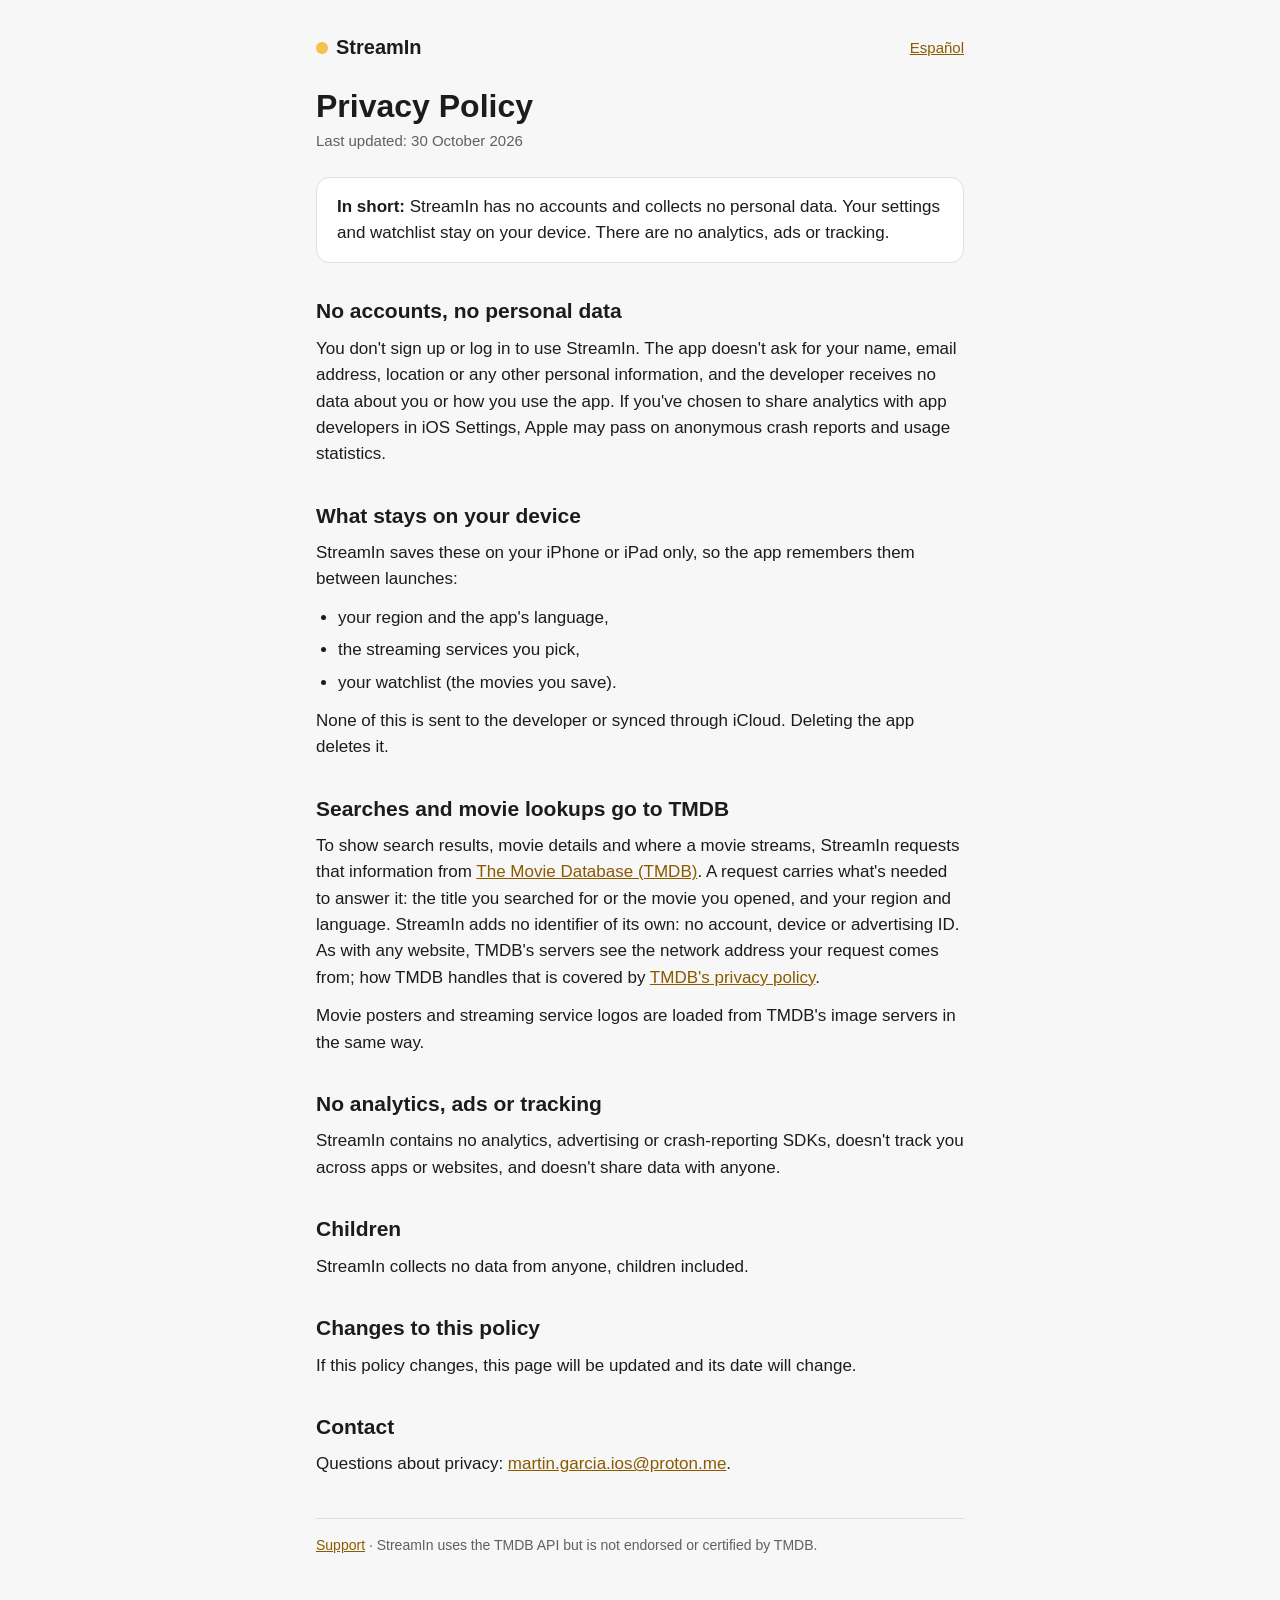
==== site/privacy/index.html @ c9c2e592 "📝 docs: add privacy and support pages, published to GitHub Pages pages.yml publishes only site/; the" ====
<!doctype html>
<html lang="en">
<head>
  <meta charset="utf-8">
  <meta name="viewport" content="width=device-width, initial-scale=1">
  <title>Privacy Policy · StreamIn</title>
  <meta name="description" content="StreamIn collects no personal data. Your settings and watchlist stay on your device.">
  <link rel="alternate" hreflang="es" href="../es/privacy/">
  <link rel="stylesheet" href="../style.css">
</head>
<body>
  <main>
    <header>
      <a class="brand" href="../">StreamIn</a>
      <a class="language" href="../es/privacy/" hreflang="es" lang="es">Español</a>
    </header>

    <h1>Privacy Policy</h1>
    <p class="updated">Last updated: 30 October 2026</p>

    <div class="card">
      <p><strong>In short:</strong> StreamIn has no accounts and collects no personal data.
      Your settings and watchlist stay on your device. There are no analytics, ads or tracking.</p>
    </div>

    <h2>No accounts, no personal data</h2>
    <p>You don't sign up or log in to use StreamIn. The app doesn't ask for your name, email
    address, location or any other personal information, and the developer receives no data
    about you or how you use the app. If you've chosen to share analytics with app developers in
    iOS Settings, Apple may pass on anonymous crash reports and usage statistics.</p>

    <h2>What stays on your device</h2>
    <p>StreamIn saves these on your iPhone or iPad only, so the app remembers them between
    launches:</p>
    <ul>
      <li>your region and the app's language,</li>
      <li>the streaming services you pick,</li>
      <li>your watchlist (the movies you save).</li>
    </ul>
    <p>None of this is sent to the developer or synced through iCloud. Deleting the app deletes it.</p>

    <h2>Searches and movie lookups go to TMDB</h2>
    <p>To show search results, movie details and where a movie streams, StreamIn requests that
    information from <a href="https://www.themoviedb.org/">The Movie Database (TMDB)</a>. A request
    carries what's needed to answer it: the title you searched for or the movie you opened, and
    your region and language. StreamIn adds no identifier of its own: no account, device or
    advertising ID. As with any website, TMDB's servers see the network address your request comes
    from; how TMDB handles that is covered by
    <a href="https://www.themoviedb.org/privacy-policy">TMDB's privacy policy</a>.</p>
    <p>Movie posters and streaming service logos are loaded from TMDB's image servers in the same way.</p>

    <h2>No analytics, ads or tracking</h2>
    <p>StreamIn contains no analytics, advertising or crash-reporting SDKs, doesn't track you across
    apps or websites, and doesn't share data with anyone.</p>

    <h2>Children</h2>
    <p>StreamIn collects no data from anyone, children included.</p>

    <h2>Changes to this policy</h2>
    <p>If this policy changes, this page will be updated and its date will change.</p>

    <h2>Contact</h2>
    <p>Questions about privacy: <a href="mailto:martin.garcia.ios@proton.me">martin.garcia.ios@proton.me</a>.</p>

    <footer>
      <p><a href="../support/">Support</a> · StreamIn uses the TMDB API but is not endorsed or
      certified by TMDB.</p>
    </footer>
  </main>
</body>
</html>
---- site/style.css ----
/* StreamIn's privacy and support pages. Colors follow the app's AppPalette. */

:root {
  color-scheme: light dark;
  --background: #f7f7f7;
  --card: #ffffff;
  --separator: #e0e0e0;
  --text: #1c1c1e;
  --secondary-text: #5f5f66;
  --accent: #f5c150;
  --link: #8a5a00;
}

@media (prefers-color-scheme: dark) {
  :root {
    --background: #1a1a1a;
    --card: #2a2a2a;
    --separator: #3a3a3a;
    --text: #f2f2f7;
    --secondary-text: #a1a1a8;
    --accent: #ffcb6b;
    --link: #ffcb6b;
  }
}

* { box-sizing: border-box; }

body {
  margin: 0;
  background: var(--background);
  color: var(--text);
  font: 17px/1.55 -apple-system, BlinkMacSystemFont, "SF Pro Text", "Helvetica Neue", Arial, sans-serif;
  -webkit-text-size-adjust: 100%;
}

main {
  max-width: 680px;
  margin: 0 auto;
  padding: 32px 16px 48px;
}

header {
  display: flex;
  align-items: center;
  justify-content: space-between;
  gap: 16px;
  margin-bottom: 24px;
}

.brand {
  font-weight: 700;
  font-size: 20px;
  color: var(--text);
  text-decoration: none;
}

.brand::before {
  content: "";
  display: inline-block;
  width: 12px;
  height: 12px;
  margin-right: 8px;
  border-radius: 50%;
  background: var(--accent);
}

.language {
  font-size: 15px;
}

h1 {
  font-size: 32px;
  line-height: 1.2;
  margin: 0 0 4px;
}

h2 {
  font-size: 21px;
  margin: 32px 0 8px;
}

h3 {
  font-size: 17px;
  margin: 20px 0 4px;
}

p, ul { margin: 0 0 12px; }

ul { padding-left: 22px; }

li { margin-bottom: 6px; }

a { color: var(--link); }

.updated {
  color: var(--secondary-text);
  font-size: 15px;
  margin-bottom: 24px;
}

.card {
  background: var(--card);
  border: 1px solid var(--separator);
  border-radius: 14px;
  padding: 16px 20px;
  margin: 16px 0;
}

.card p:last-child, .card ul:last-child { margin-bottom: 0; }

footer {
  margin-top: 40px;
  padding-top: 16px;
  border-top: 1px solid var(--separator);
  color: var(--secondary-text);
  font-size: 14px;
}
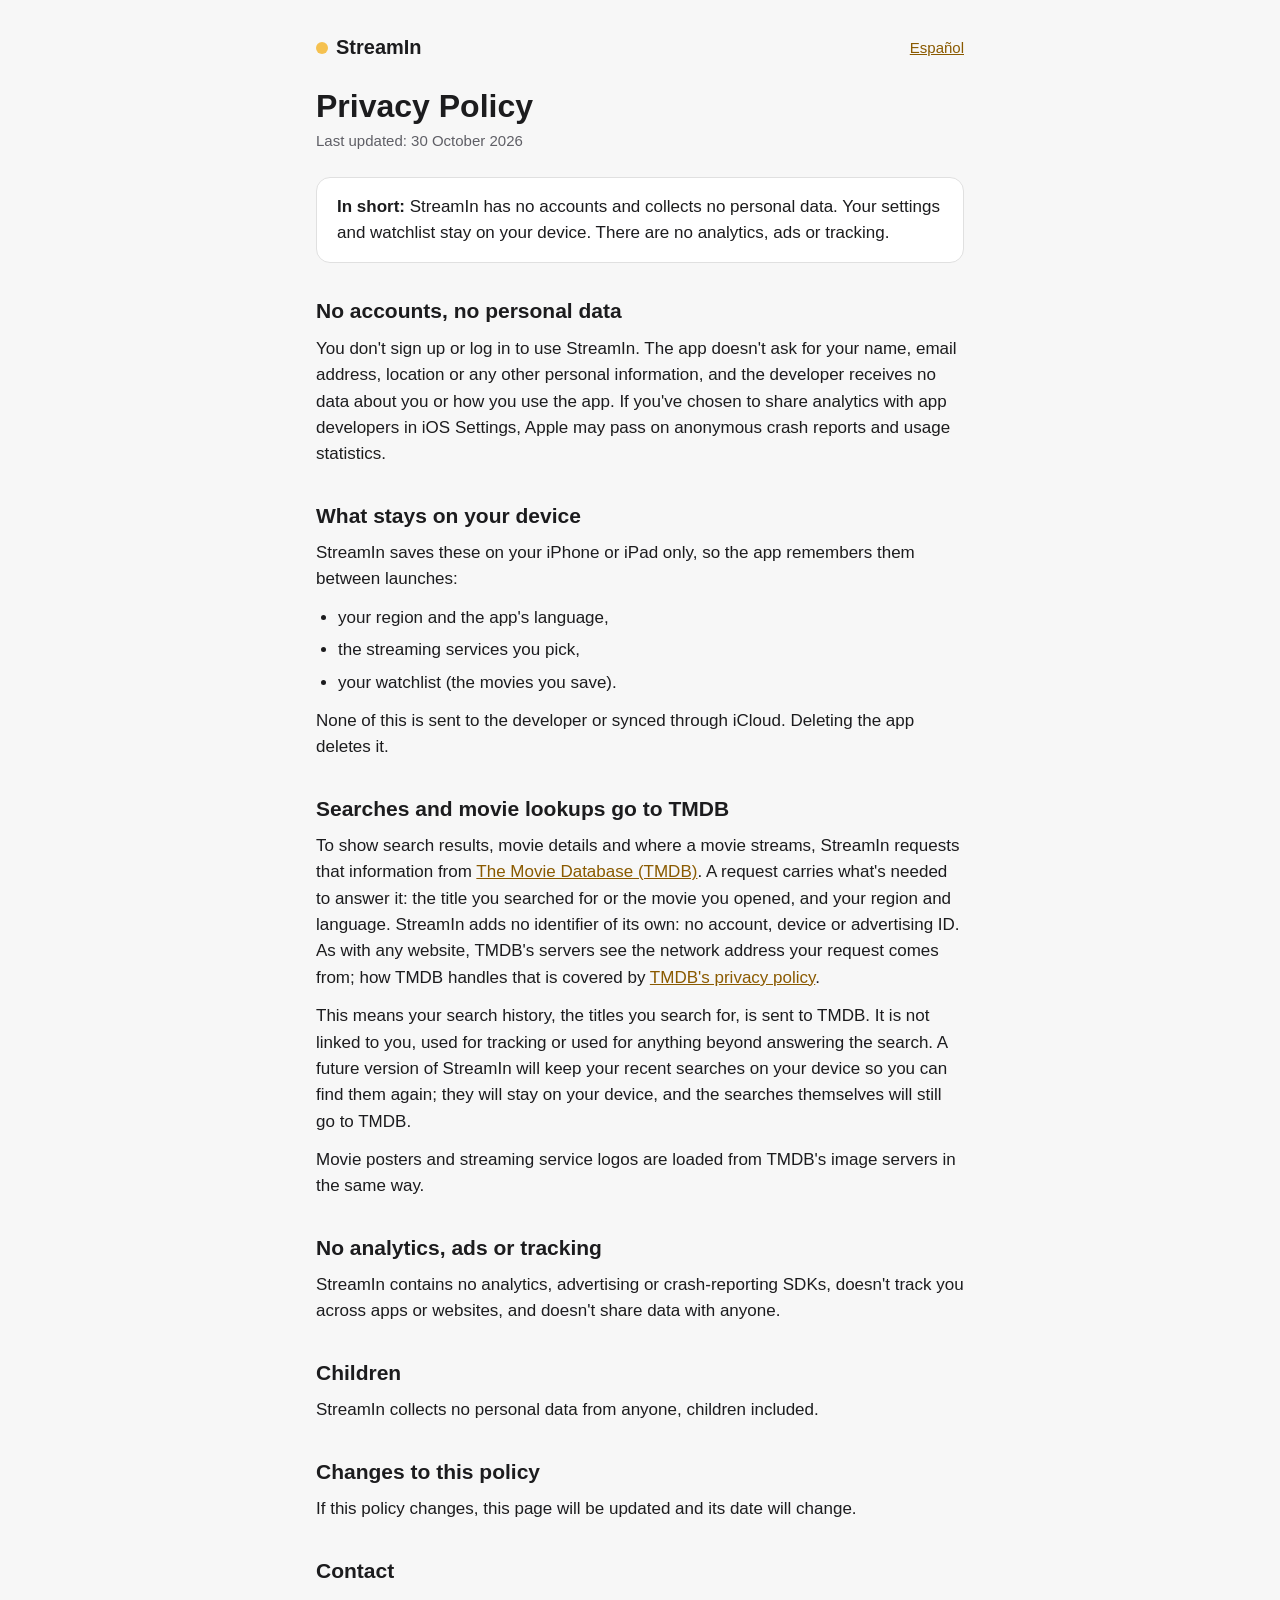
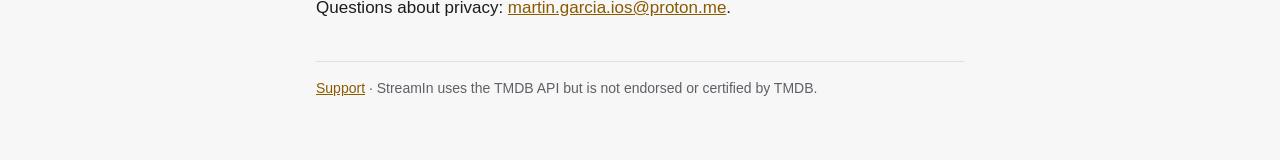
==== commit 5105fd85: "🧹 chore(app): declare Search History in the privacy manifest, policy and listing Searches go to TMDB" ====
--- a/site/privacy/index.html
+++ b/site/privacy/index.html
@@ -47,6 +47,10 @@
     advertising ID. As with any website, TMDB's servers see the network address your request comes
     from; how TMDB handles that is covered by
     <a href="https://www.themoviedb.org/privacy-policy">TMDB's privacy policy</a>.</p>
+    <p>This means your search history, the titles you search for, is sent to TMDB. It is not linked
+    to you, used for tracking or used for anything beyond answering the search. A future version
+    of StreamIn will keep your recent searches on your device so you can find them again; they
+    will stay on your device, and the searches themselves will still go to TMDB.</p>
     <p>Movie posters and streaming service logos are loaded from TMDB's image servers in the same way.</p>
 
     <h2>No analytics, ads or tracking</h2>
@@ -54,7 +58,7 @@
     apps or websites, and doesn't share data with anyone.</p>
 
     <h2>Children</h2>
-    <p>StreamIn collects no data from anyone, children included.</p>
+    <p>StreamIn collects no personal data from anyone, children included.</p>
 
     <h2>Changes to this policy</h2>
     <p>If this policy changes, this page will be updated and its date will change.</p>
